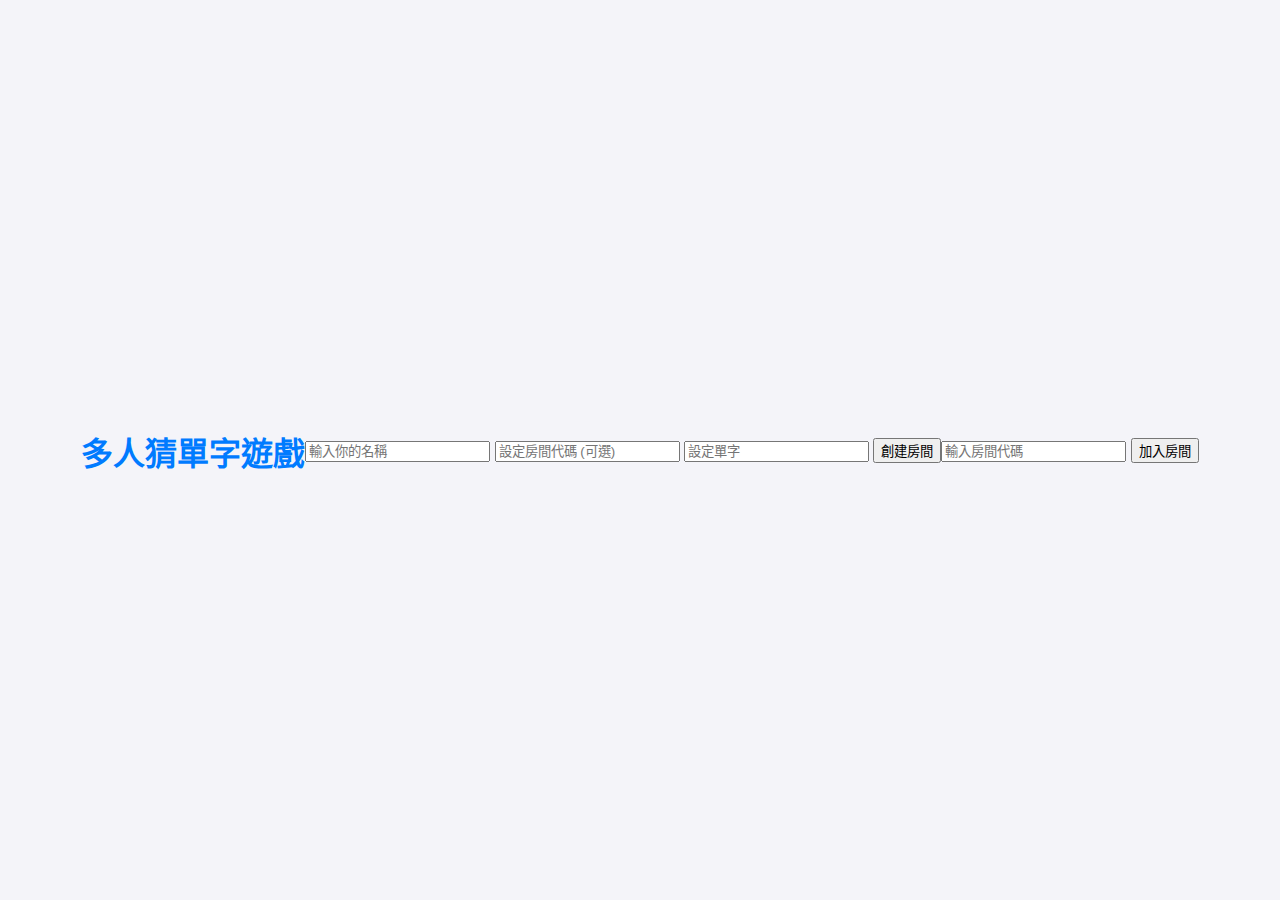
==== templates/index.html @ e396c1d6 "Add files via upload" ====
<!DOCTYPE html>
<html lang="zh-TW">
<head>
    <meta charset="UTF-8">
    <meta name="viewport" content="width=device-width, initial-scale=1.0">
    <title>多人猜單字遊戲</title>
    <link rel="stylesheet" href="/static/style.css">
</head>
<body>
    <h1>多人猜單字遊戲</h1>
    
    <div>
        <input type="text" id="username" placeholder="輸入你的名稱" required>
        <input type="text" id="room-code" placeholder="設定房間代碼 (可選)">
        <input type="text" id="word" placeholder="設定單字" required>
        <button id="create-room-btn">創建房間</button>
    </div>

    <div>
        <input type="text" id="room-code-join" placeholder="輸入房間代碼" required>
        <button id="join-room-btn">加入房間</button>
    </div>

    <script src="/static/script.js"></script>
</body>
</html>
---- static/style.css ----
body {
    font-family: 'Roboto', sans-serif;
    background-color: #f4f4f9;
    color: #333;
    margin: 0;
    padding: 0;
    display: flex;
    justify-content: center;
    align-items: center;
    min-height: 100vh;
}

.container {
    max-width: 800px;
    width: 100%;
    padding: 20px;
    background-color: white;
    border-radius: 10px;
    box-shadow: 0 4px 10px rgba(0, 0, 0, 0.1);
}

h1 {
    color: #007bff;
    text-align: center;
    margin-bottom: 20px;
}

.card {
    background-color: white;
    border-radius: 10px;
    padding: 20px;
    margin-bottom: 20px;
    box-shadow: 0 2px 5px rgba(0, 0, 0, 0.1);
}

.highlight {
    color: #007bff;
    font-weight: bold;
}

.home-button {
    background-color: #007bff;
    color: white;
    border: none;
    padding: 10px 20px;
    border-radius: 5px;
    cursor: pointer;
    font-size: 16px;
    transition: background-color 0.3s ease;
}

.home-button:hover {
    background-color: #0056b3;
}

.guess-section {
    display: flex;
    gap: 10px;
    margin-top: 10px;
}

.guess-input {
    flex: 1;
    padding: 10px;
    border: 1px solid #ccc;
    border-radius: 5px;
    font-size: 16px;
}

.guess-button {
    background-color: #28a745;
    color: white;
    border: none;
    padding: 10px 20px;
    border-radius: 5px;
    cursor: pointer;
    font-size: 16px;
    transition: background-color 0.3s ease;
}

.guess-button:hover {
    background-color: #218838;
}

.winner-alert {
    background-color: #d4edda;
    border-color: #c3e6cb;
    color: #155724;
    padding: 15px;
    border-radius: 5px;
    text-align: center;
}

#feedback {
    font-weight: bold;
    color: #dc3545;
}

ul {
    list-style-type: none;
    padding: 0;
}

li {
    margin: 10px 0;
    padding: 10px;
    background-color: #f8f9fa;
    border-radius: 5px;
    box-shadow: 0 1px 3px rgba(0, 0, 0, 0.1);
}
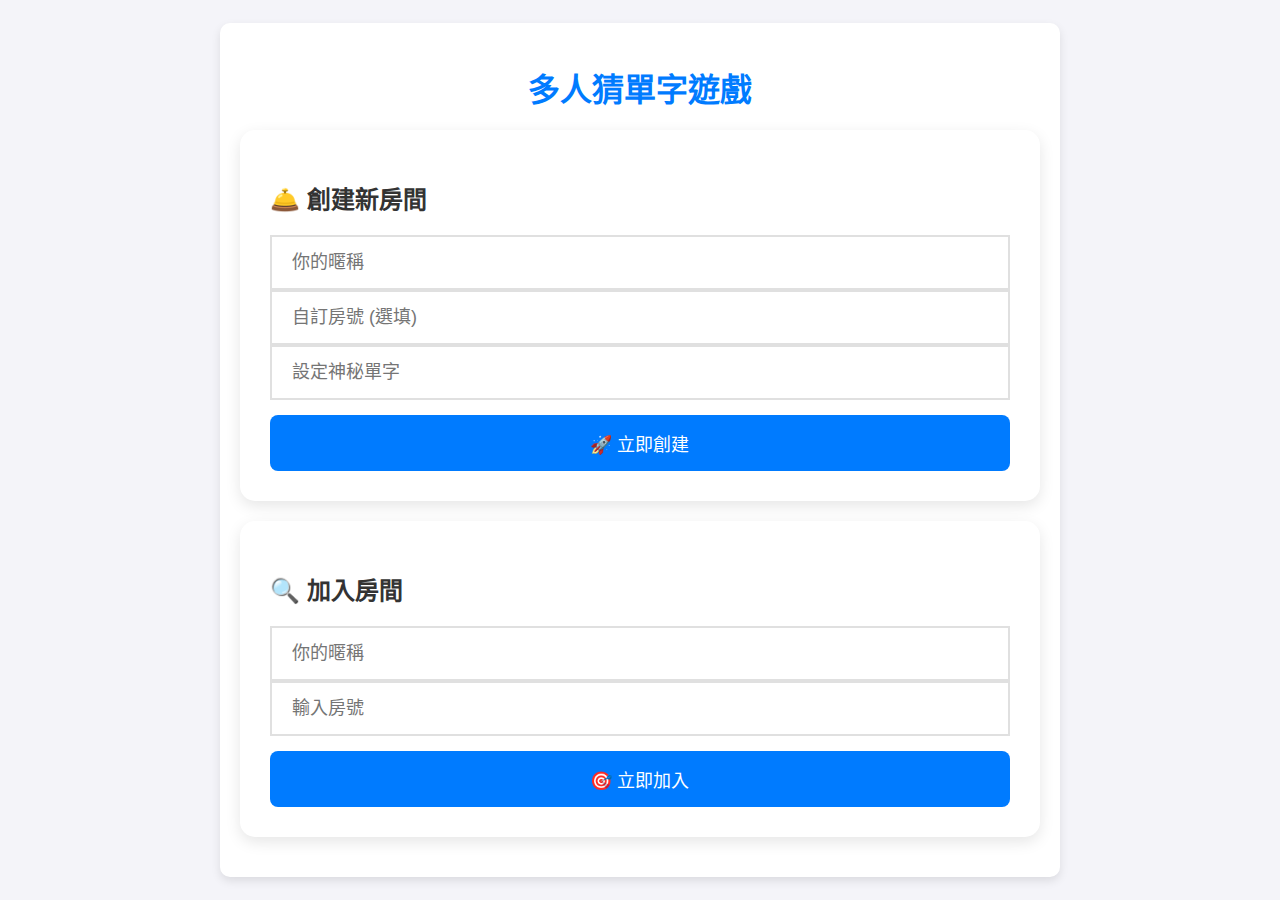
==== commit 2d2e5234: "Add files via upload" ====
--- a/templates/index.html
+++ b/templates/index.html
@@ -7,18 +7,33 @@
     <link rel="stylesheet" href="/static/style.css">
 </head>
 <body>
-    <h1>多人猜單字遊戲</h1>
-    
-    <div>
-        <input type="text" id="username" placeholder="輸入你的名稱" required>
-        <input type="text" id="room-code" placeholder="設定房間代碼 (可選)">
-        <input type="text" id="word" placeholder="設定單字" required>
-        <button id="create-room-btn">創建房間</button>
-    </div>
+    <div class="container">
+        <h1>多人猜單字遊戲</h1>
+        
+        <div class="card create-section">
+            <h2>🛎️ 創建新房間</h2>
+            <div class="input-group">
+                <input type="text" id="create-username" placeholder="你的暱稱" class="large-input">
+            </div>
+            <div class="input-group">
+                <input type="text" id="room-code" placeholder="自訂房號 (選填)" class="large-input">
+            </div>
+            <div class="input-group">
+                <input type="text" id="word" placeholder="設定神秘單字" class="large-input">
+            </div>
+            <button id="create-room-btn" class="action-button">🚀 立即創建</button>
+        </div>
 
-    <div>
-        <input type="text" id="room-code-join" placeholder="輸入房間代碼" required>
-        <button id="join-room-btn">加入房間</button>
+        <div class="card join-section">
+            <h2>🔍 加入房間</h2>
+            <div class="input-group">
+                <input type="text" id="join-username" placeholder="你的暱稱" class="large-input">
+            </div>
+            <div class="input-group">
+                <input type="text" id="room-code-join" placeholder="輸入房號" class="large-input">
+            </div>
+            <button id="join-room-btn" class="action-button">🎯 立即加入</button>
+        </div>
     </div>
 
     <script src="/static/script.js"></script>
--- a/static/style.css
+++ b/static/style.css
@@ -33,24 +33,67 @@
     box-shadow: 0 2px 5px rgba(0, 0, 0, 0.1);
 }
 
-.highlight {
-    color: #007bff;
-    font-weight: bold;
+.create-section, .join-section {
+    padding: 30px;
+    margin: 20px 0;
+    border-radius: 15px;
+    box-shadow: 0 5px 15px rgba(0,0,0,0.1);
 }
 
-.home-button {
+.large-input {
+    padding: 15px 20px;
+    font-size: 18px;
+    border: 2px solid #e0e0e0;
+    transition: border-color 0.3s;
+    width: 100%;
+    box-sizing: border-box;
+}
+
+.large-input:focus {
+    border-color: #007bff;
+    outline: none;
+}
+
+.action-button {
+    padding: 15px 30px;
+    font-size: 18px;
+    border-radius: 8px;
+    margin-top: 15px;
+    width: 100%;
     background-color: #007bff;
     color: white;
     border: none;
-    padding: 10px 20px;
-    border-radius: 5px;
     cursor: pointer;
-    font-size: 16px;
-    transition: background-color 0.3s ease;
+    transition: background-color 0.3s;
 }
 
-.home-button:hover {
+.action-button:hover {
     background-color: #0056b3;
+}
+
+.current-user {
+    color: #007bff;
+    font-weight: 600;
+    background: #e3f2fd !important;
+}
+
+.you-badge {
+    color: #fff;
+    background: #007bff;
+    padding: 2px 8px;
+    border-radius: 4px;
+    font-size: 0.8em;
+    margin-left: 8px;
+}
+
+.winner-alert {
+    background-color: #d4edda;
+    border-color: #c3e6cb;
+    color: #155724;
+    padding: 15px;
+    border-radius: 5px;
+    text-align: center;
+    margin-top: 20px;
 }
 
 .guess-section {
@@ -82,20 +125,6 @@
     background-color: #218838;
 }
 
-.winner-alert {
-    background-color: #d4edda;
-    border-color: #c3e6cb;
-    color: #155724;
-    padding: 15px;
-    border-radius: 5px;
-    text-align: center;
-}
-
-#feedback {
-    font-weight: bold;
-    color: #dc3545;
-}
-
 ul {
     list-style-type: none;
     padding: 0;
